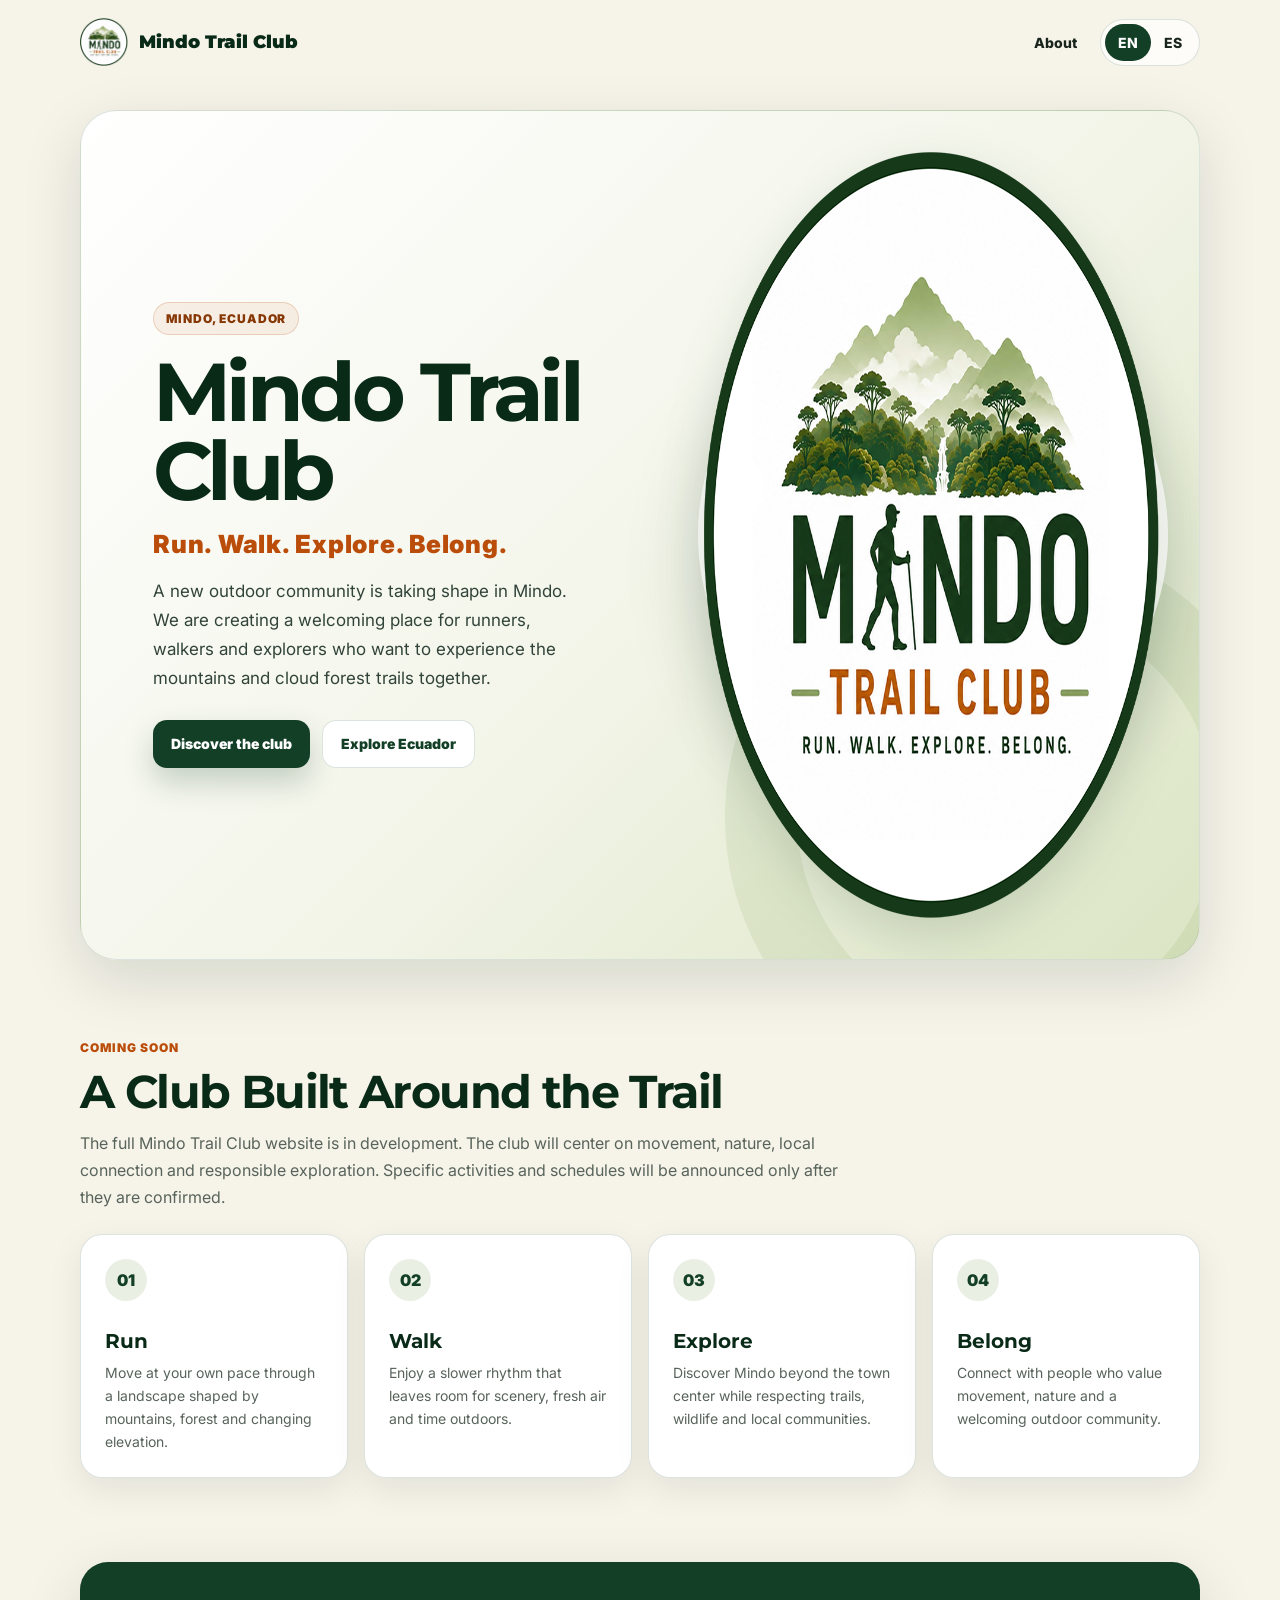
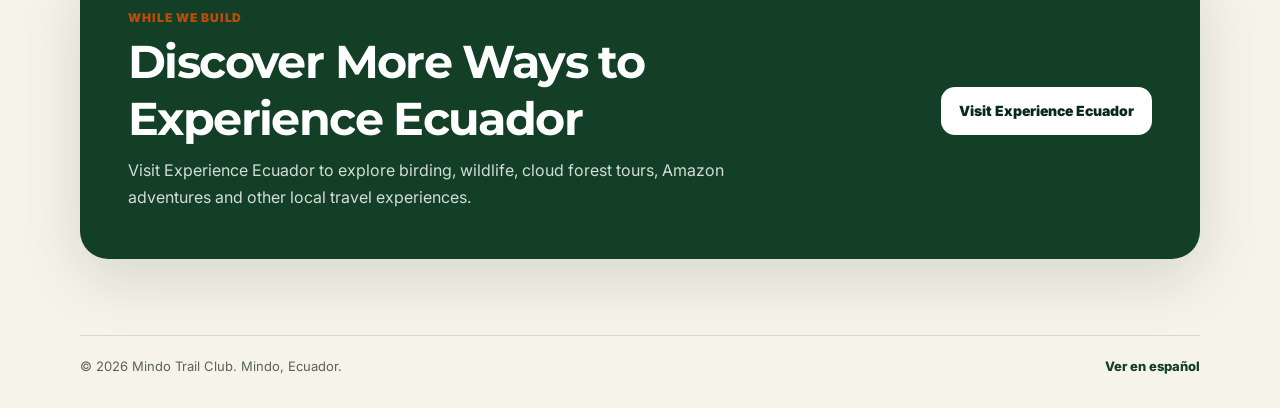
==== index.html @ 999850eb "Launch bilingual Mindo Trail Club landing page" ====
<!doctype html>
<html lang="en">
<head>
  <meta charset="utf-8" />
  <meta name="viewport" content="width=device-width,initial-scale=1" />
  <title>Mindo Trail Club | Run, Walk and Explore Mindo</title>
  <meta name="description" content="Mindo Trail Club is a growing outdoor community for running, walking and exploring the cloud forest trails of Mindo, Ecuador." />
  <meta name="robots" content="index,follow" />
  <link rel="canonical" href="https://mindotrailclub.com/" />
  <link rel="alternate" hreflang="en" href="https://mindotrailclub.com/" />
  <link rel="alternate" hreflang="es" href="https://mindotrailclub.com/es/" />
  <link rel="alternate" hreflang="x-default" href="https://mindotrailclub.com/" />
  <meta property="og:type" content="website" />
  <meta property="og:site_name" content="Mindo Trail Club" />
  <meta property="og:title" content="Mindo Trail Club | Run, Walk and Explore Mindo" />
  <meta property="og:description" content="A growing outdoor community for moving through Mindo's mountains and cloud forest trails." />
  <meta property="og:url" content="https://mindotrailclub.com/" />
  <meta property="og:image" content="https://mindotrailclub.com/assets/images/mindo-trail-club-logo.png" />
  <meta name="twitter:card" content="summary_large_image" />
  <link rel="icon" href="/assets/images/mindo-trail-club-logo.png" type="image/png" />
  <link rel="manifest" href="/site.webmanifest" />
  <meta name="theme-color" content="#123f25" />
  <link rel="preconnect" href="https://fonts.googleapis.com" />
  <link rel="preconnect" href="https://fonts.gstatic.com" crossorigin />
  <link href="https://fonts.googleapis.com/css2?family=Inter:wght@400;600;700;800;900&amp;family=Montserrat:wght@700;800;900&amp;display=swap" rel="stylesheet" />
  <link rel="stylesheet" href="/assets/css/site.css" />
  <script type="application/ld+json">
  {"@context":"https://schema.org","@graph":[{"@type":"Organization","name":"Mindo Trail Club","url":"https://mindotrailclub.com/","logo":"https://mindotrailclub.com/assets/images/mindo-trail-club-logo.png"},{"@type":"WebSite","name":"Mindo Trail Club","url":"https://mindotrailclub.com/","inLanguage":["en","es"]},{"@type":"WebPage","name":"Mindo Trail Club | Run, Walk and Explore Mindo","url":"https://mindotrailclub.com/","description":"A growing outdoor community for running, walking and exploring the cloud forest trails of Mindo, Ecuador.","inLanguage":"en"}]}
  </script>
</head>
<body>
  <a class="skipLink" href="#main">Skip to main content</a>
  <header class="siteHeader"><div class="wrap headerInner">
    <a class="brand" href="/" aria-label="Mindo Trail Club home"><img src="/assets/images/mindo-trail-club-logo.png" alt="" width="780" height="780" /><span>Mindo Trail Club</span></a>
    <nav class="nav" aria-label="Primary navigation">
      <a href="#about">About</a>
      <div class="languageSwitch" aria-label="Language switch"><a href="/" lang="en" aria-current="page">EN</a><a href="/es/" lang="es">ES</a></div>
    </nav>
  </div></header>
  <main id="main">
    <section class="hero"><div class="wrap"><div class="heroShell">
      <div class="heroCopy">
        <div class="eyebrow">Mindo, Ecuador</div>
        <h1>Mindo Trail Club</h1>
        <p class="tagline">Run. Walk. Explore. Belong.</p>
        <p class="heroLead">A new outdoor community is taking shape in Mindo. We are creating a welcoming place for runners, walkers and explorers who want to experience the mountains and cloud forest trails together.</p>
        <div class="heroActions">
          <a class="btn btnPrimary" href="#about" data-analytics-event="cta_click" data-analytics-label="Discover the club" data-analytics-location="hero">Discover the club</a>
          <a class="btn btnGhost" href="https://experienceecuador.com/explore/?ref=mindo_trail_club" data-analytics-event="outbound_partner_click" data-analytics-label="Explore Ecuador" data-analytics-location="hero">Explore Ecuador</a>
        </div>
      </div>
      <div class="heroMedia"><img src="/assets/images/mindo-trail-club-logo.png" alt="Mindo Trail Club — Run, Walk, Explore, Belong" width="780" height="780" /></div>
    </div></div></section>
    <section class="section" id="about"><div class="wrap">
      <div class="sectionHead"><div class="sectionKicker">Coming soon</div><h2>A Club Built Around the Trail</h2><p class="sectionIntro">The full Mindo Trail Club website is in development. The club will center on movement, nature, local connection and responsible exploration. Specific activities and schedules will be announced only after they are confirmed.</p></div>
      <div class="valueGrid">
        <article class="valueCard"><span class="valueNumber">01</span><div><h3>Run</h3><p>Move at your own pace through a landscape shaped by mountains, forest and changing elevation.</p></div></article>
        <article class="valueCard"><span class="valueNumber">02</span><div><h3>Walk</h3><p>Enjoy a slower rhythm that leaves room for scenery, fresh air and time outdoors.</p></div></article>
        <article class="valueCard"><span class="valueNumber">03</span><div><h3>Explore</h3><p>Discover Mindo beyond the town center while respecting trails, wildlife and local communities.</p></div></article>
        <article class="valueCard"><span class="valueNumber">04</span><div><h3>Belong</h3><p>Connect with people who value movement, nature and a welcoming outdoor community.</p></div></article>
      </div>
    </div></section>
    <section class="section"><div class="wrap"><div class="launchBand">
      <div><div class="sectionKicker">While we build</div><h2>Discover More Ways to Experience Ecuador</h2><p>Visit Experience Ecuador to explore birding, wildlife, cloud forest tours, Amazon adventures and other local travel experiences.</p></div>
      <a class="btn" href="https://experienceecuador.com/explore/?ref=mindo_trail_club" data-analytics-event="outbound_partner_click" data-analytics-label="Visit Experience Ecuador" data-analytics-location="closing_cta">Visit Experience Ecuador</a>
    </div></div></section>
  </main>
  <footer class="siteFooter"><div class="wrap footerInner"><span>© 2026 Mindo Trail Club. Mindo, Ecuador.</span><a href="/es/" lang="es">Ver en español</a></div></footer>
  <script src="/assets/js/site.js" defer></script>
</body>
</html>
---- assets/css/site.css ----
:root{
  --forest:#123f25;
  --forest-deep:#0a2a18;
  --leaf:#6e8f45;
  --moss:#a9bf78;
  --trail:#bb4d0b;
  --cream:#f6f3e9;
  --white:#ffffff;
  --ink:#18241c;
  --muted:#58645b;
  --line:rgba(18,63,37,.14);
  --shadow:0 20px 60px rgba(10,42,24,.13);
  --radius:28px;
  --max:1120px;
}

*{box-sizing:border-box}
html{scroll-behavior:smooth}
body{margin:0;background:var(--cream);color:var(--ink);font-family:Inter,system-ui,-apple-system,BlinkMacSystemFont,"Segoe UI",sans-serif}
a{color:inherit;text-decoration:none}
img{display:block;max-width:100%}
.wrap{width:min(calc(100% - 36px),var(--max));margin-inline:auto}
.skipLink{position:absolute;left:12px;top:-60px;z-index:100;padding:10px 14px;background:var(--white);border-radius:10px}.skipLink:focus{top:12px}

.siteHeader{position:relative;z-index:10;padding:18px 0}
.headerInner{display:flex;align-items:center;justify-content:space-between;gap:18px}
.brand{display:flex;align-items:center;gap:11px;color:var(--forest-deep);font-weight:900}
.brand img{width:48px;height:48px;object-fit:contain}
.brand span{font-family:Montserrat,Inter,sans-serif;font-size:18px}
.nav{display:flex;align-items:center;gap:10px}
.nav a{padding:10px 13px;border-radius:999px;font-size:14px;font-weight:800}
.nav a:hover,.nav a:focus-visible{background:var(--white);outline:2px solid var(--moss);outline-offset:2px}
.languageSwitch{display:flex;padding:4px;background:rgba(255,255,255,.72);border:1px solid var(--line);border-radius:999px}
.languageSwitch a[aria-current="page"]{background:var(--forest);color:var(--white)}

.hero{padding:26px 0 38px}
.heroShell{position:relative;overflow:hidden;display:grid;grid-template-columns:1.05fr .95fr;min-height:610px;background:linear-gradient(135deg,#fff 0%,#f3f5e9 54%,#dbe5c4 100%);border:1px solid var(--line);border-radius:36px;box-shadow:var(--shadow)}
.heroShell::before{content:"";position:absolute;inset:auto -90px -140px auto;width:420px;aspect-ratio:1;border:72px solid rgba(110,143,69,.11);border-radius:50%}
.heroCopy{position:relative;z-index:1;display:flex;flex-direction:column;justify-content:center;padding:clamp(34px,6vw,72px)}
.eyebrow{display:inline-flex;width:max-content;margin-bottom:18px;padding:8px 12px;border:1px solid rgba(187,77,11,.2);border-radius:999px;background:rgba(187,77,11,.08);color:#873806;font-size:12px;font-weight:900;letter-spacing:.08em;text-transform:uppercase}
h1,h2,h3{font-family:Montserrat,Inter,sans-serif}
h1{max-width:10ch;margin:0 0 18px;color:var(--forest-deep);font-size:clamp(50px,7vw,82px);line-height:.96;letter-spacing:-.055em}
.tagline{margin:0 0 18px;color:var(--trail);font-size:clamp(18px,2.4vw,25px);font-weight:900;letter-spacing:.03em}
.heroLead{max-width:610px;margin:0;color:#32443a;font-size:17px;line-height:1.72}
.heroActions{display:flex;flex-wrap:wrap;gap:12px;margin-top:26px}
.btn{display:inline-flex;align-items:center;justify-content:center;min-height:48px;padding:12px 18px;border-radius:14px;font-size:14px;font-weight:900;transition:transform .16s ease,box-shadow .16s ease}
.btn:hover,.btn:focus-visible{transform:translateY(-2px);outline:3px solid rgba(169,191,120,.5);outline-offset:2px}
.btnPrimary{background:var(--forest);color:var(--white);box-shadow:0 14px 30px rgba(18,63,37,.22)}
.btnGhost{background:var(--white);color:var(--forest);border:1px solid var(--line)}
.heroMedia{position:relative;z-index:1;display:grid;place-items:center;padding:34px}
.heroMedia::before{content:"";position:absolute;width:min(92%,470px);aspect-ratio:1;border-radius:50%;background:rgba(255,255,255,.78);box-shadow:0 30px 80px rgba(10,42,24,.14)}
.heroMedia img{position:relative;width:min(100%,500px);filter:drop-shadow(0 18px 24px rgba(10,42,24,.14))}

.section{padding:42px 0}
.sectionHead{max-width:760px;margin-bottom:22px}
.sectionKicker{margin-bottom:8px;color:var(--trail);font-size:12px;font-weight:900;letter-spacing:.08em;text-transform:uppercase}
.section h2{margin:0 0 10px;color:var(--forest-deep);font-size:clamp(30px,4vw,46px);letter-spacing:-.035em}
.sectionIntro{margin:0;color:var(--muted);font-size:16px;line-height:1.7}
.valueGrid{display:grid;grid-template-columns:repeat(4,1fr);gap:16px}
.valueCard{padding:24px;background:var(--white);border:1px solid var(--line);border-radius:22px;box-shadow:0 12px 35px rgba(10,42,24,.08)}
.valueNumber{display:grid;width:42px;height:42px;margin-bottom:28px;place-items:center;border-radius:50%;background:rgba(110,143,69,.14);color:var(--forest);font-weight:900}
.valueCard h3{margin:0 0 8px;color:var(--forest-deep);font-size:20px}
.valueCard p{margin:0;color:var(--muted);font-size:14px;line-height:1.65}
.launchBand{display:flex;align-items:center;justify-content:space-between;gap:24px;padding:clamp(28px,5vw,48px);background:var(--forest);color:var(--white);border-radius:var(--radius);box-shadow:var(--shadow)}
.launchBand h2{color:var(--white);max-width:19ch}
.launchBand p{max-width:670px;margin:0;color:rgba(255,255,255,.82);line-height:1.7}
.launchBand .btn{flex:0 0 auto;background:var(--white);color:var(--forest-deep)}
.siteFooter{padding:34px 0;color:var(--muted);font-size:13px}
.footerInner{display:flex;align-items:center;justify-content:space-between;gap:20px;padding-top:22px;border-top:1px solid var(--line)}
.footerInner a{color:var(--forest);font-weight:800}

@media (max-width:850px){
  .heroShell{grid-template-columns:1fr;min-height:auto}
  .heroCopy{text-align:center;align-items:center;padding-bottom:26px}
  .heroLead{max-width:640px}
  .heroMedia{padding-top:0}
  .heroMedia img{width:min(78vw,430px)}
  .valueGrid{grid-template-columns:repeat(2,1fr)}
  .launchBand{align-items:flex-start;flex-direction:column}
}

@media (max-width:560px){
  .siteHeader{padding:12px 0}
  .brand span{display:none}
  .brand img{width:42px;height:42px}
  .nav{gap:5px}
  .nav>a:not(.languageSwitch a){display:none}
  .hero{padding-top:12px}
  .heroShell{border-radius:26px}
  .heroCopy{padding:34px 22px 24px}
  h1{font-size:clamp(45px,15vw,64px)}
  .heroLead{font-size:15.5px}
  .heroActions{width:100%;flex-direction:column}
  .btn{width:100%}
  .heroMedia{padding:0 20px 30px}
  .valueGrid{grid-template-columns:1fr}
  .valueCard{display:grid;grid-template-columns:48px 1fr;column-gap:14px}
  .valueNumber{grid-row:1/3;margin:0}
  .footerInner{align-items:flex-start;flex-direction:column}
}

@media (prefers-reduced-motion:reduce){html{scroll-behavior:auto}.btn{transition:none}}
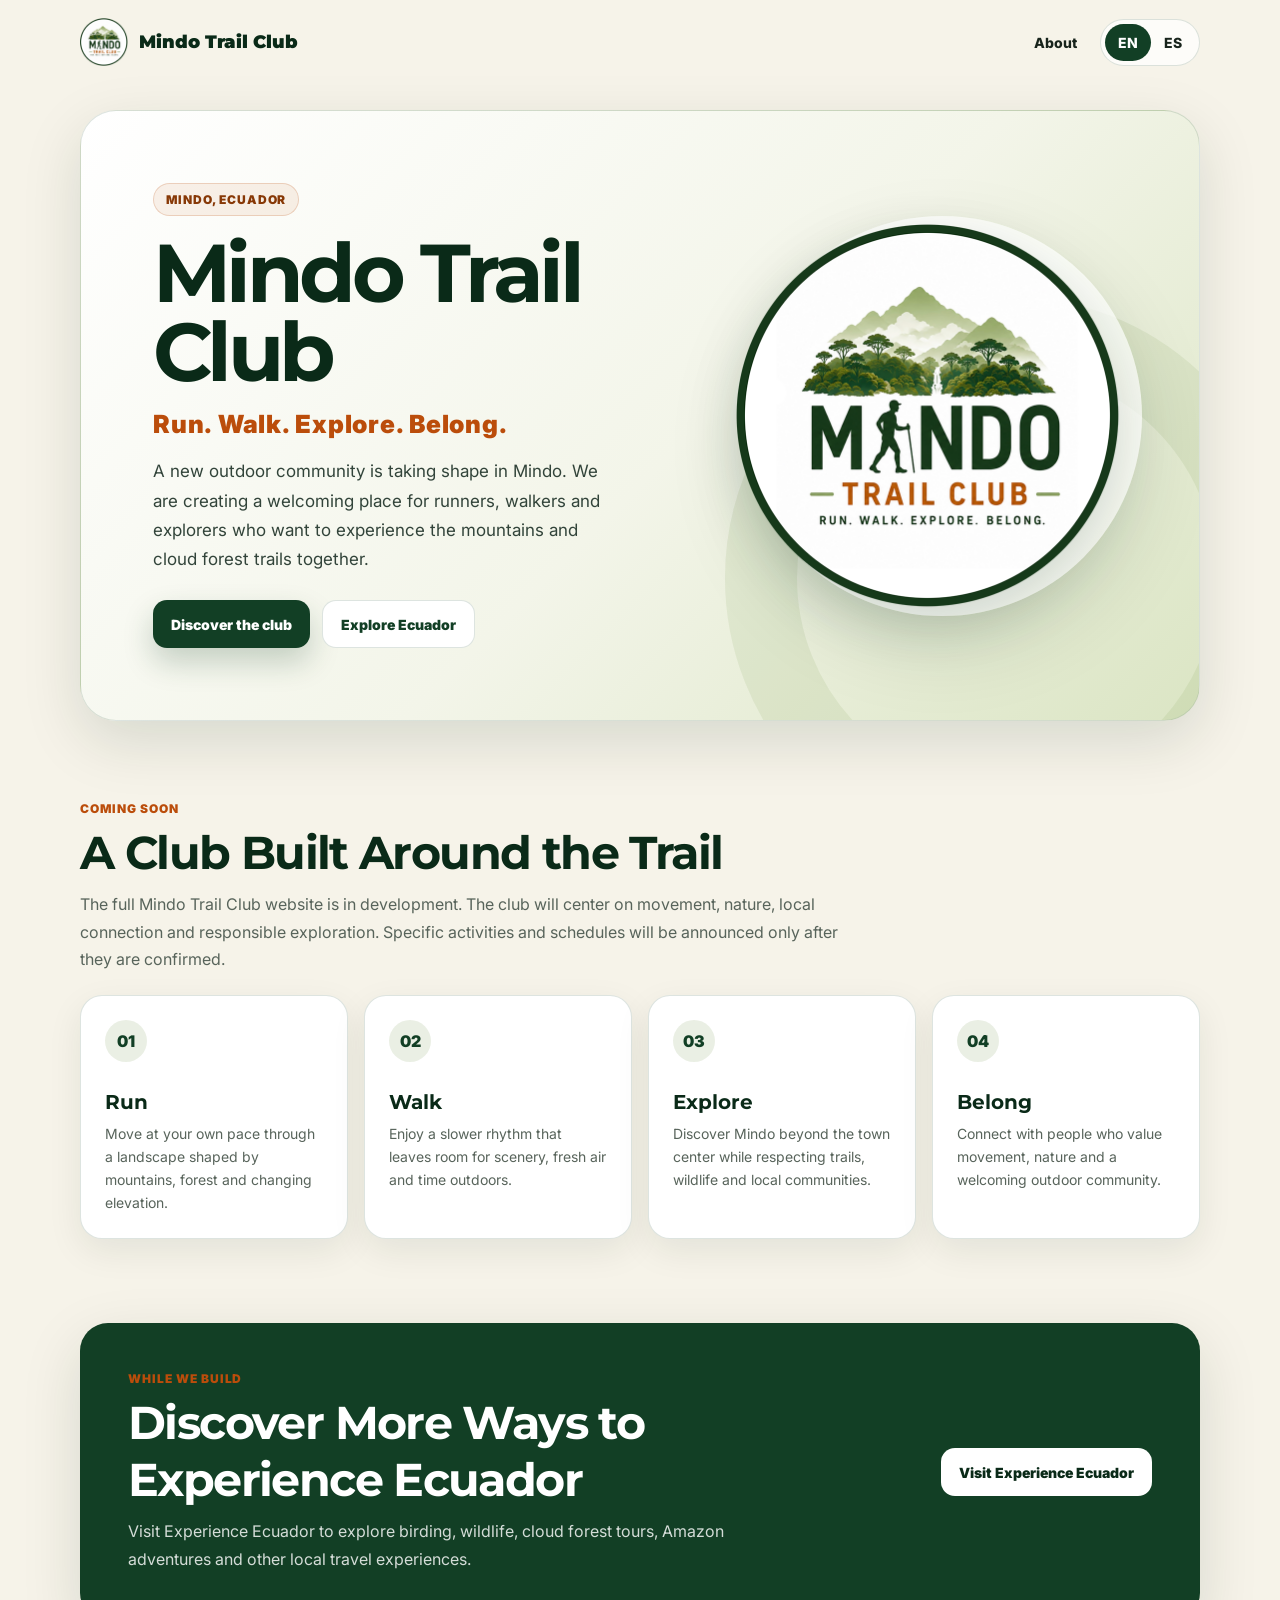
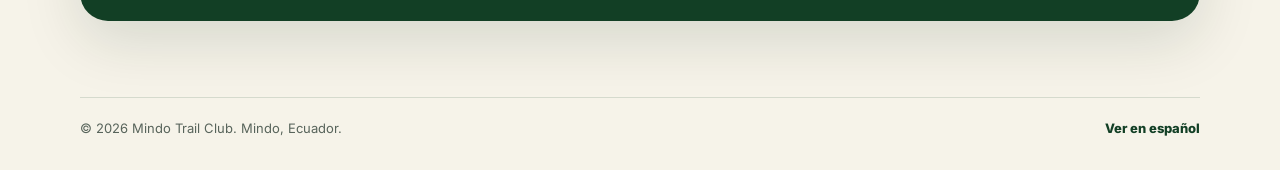
==== commit 21abc154: "Bust cached stylesheet after logo fix" ====
--- a/index.html
+++ b/index.html
@@ -23,7 +23,7 @@
   <link rel="preconnect" href="https://fonts.googleapis.com" />
   <link rel="preconnect" href="https://fonts.gstatic.com" crossorigin />
   <link href="https://fonts.googleapis.com/css2?family=Inter:wght@400;600;700;800;900&amp;family=Montserrat:wght@700;800;900&amp;display=swap" rel="stylesheet" />
-  <link rel="stylesheet" href="/assets/css/site.css" />
+  <link rel="stylesheet" href="/assets/css/site.css?v=20260922-2" />
   <script type="application/ld+json">
   {"@context":"https://schema.org","@graph":[{"@type":"Organization","name":"Mindo Trail Club","url":"https://mindotrailclub.com/","logo":"https://mindotrailclub.com/assets/images/mindo-trail-club-logo.png"},{"@type":"WebSite","name":"Mindo Trail Club","url":"https://mindotrailclub.com/","inLanguage":["en","es"]},{"@type":"WebPage","name":"Mindo Trail Club | Run, Walk and Explore Mindo","url":"https://mindotrailclub.com/","description":"A growing outdoor community for running, walking and exploring the cloud forest trails of Mindo, Ecuador.","inLanguage":"en"}]}
   </script>
--- a/assets/css/site.css
+++ b/assets/css/site.css
@@ -34,7 +34,7 @@
 .languageSwitch a[aria-current="page"]{background:var(--forest);color:var(--white)}
 
 .hero{padding:26px 0 38px}
-.heroShell{position:relative;overflow:hidden;display:grid;grid-template-columns:1.05fr .95fr;min-height:610px;background:linear-gradient(135deg,#fff 0%,#f3f5e9 54%,#dbe5c4 100%);border:1px solid var(--line);border-radius:36px;box-shadow:var(--shadow)}
+.heroShell{position:relative;overflow:hidden;display:grid;grid-template-columns:1.08fr .92fr;min-height:570px;background:linear-gradient(135deg,#fff 0%,#f3f5e9 54%,#dbe5c4 100%);border:1px solid var(--line);border-radius:36px;box-shadow:var(--shadow)}
 .heroShell::before{content:"";position:absolute;inset:auto -90px -140px auto;width:420px;aspect-ratio:1;border:72px solid rgba(110,143,69,.11);border-radius:50%}
 .heroCopy{position:relative;z-index:1;display:flex;flex-direction:column;justify-content:center;padding:clamp(34px,6vw,72px)}
 .eyebrow{display:inline-flex;width:max-content;margin-bottom:18px;padding:8px 12px;border:1px solid rgba(187,77,11,.2);border-radius:999px;background:rgba(187,77,11,.08);color:#873806;font-size:12px;font-weight:900;letter-spacing:.08em;text-transform:uppercase}
@@ -47,9 +47,9 @@
 .btn:hover,.btn:focus-visible{transform:translateY(-2px);outline:3px solid rgba(169,191,120,.5);outline-offset:2px}
 .btnPrimary{background:var(--forest);color:var(--white);box-shadow:0 14px 30px rgba(18,63,37,.22)}
 .btnGhost{background:var(--white);color:var(--forest);border:1px solid var(--line)}
-.heroMedia{position:relative;z-index:1;display:grid;place-items:center;padding:34px}
-.heroMedia::before{content:"";position:absolute;width:min(92%,470px);aspect-ratio:1;border-radius:50%;background:rgba(255,255,255,.78);box-shadow:0 30px 80px rgba(10,42,24,.14)}
-.heroMedia img{position:relative;width:min(100%,500px);filter:drop-shadow(0 18px 24px rgba(10,42,24,.14))}
+.heroMedia{position:relative;z-index:1;display:grid;place-items:center;padding:52px 48px 52px 24px}
+.heroMedia::before{content:"";position:absolute;width:min(82%,400px);aspect-ratio:1;border-radius:50%;background:rgba(255,255,255,.7);box-shadow:0 30px 80px rgba(10,42,24,.12)}
+.heroMedia img{position:relative;width:min(88%,410px);height:auto;aspect-ratio:1;object-fit:contain;filter:drop-shadow(0 18px 24px rgba(10,42,24,.16))}
 
 .section{padding:42px 0}
 .sectionHead{max-width:760px;margin-bottom:22px}
@@ -73,8 +73,9 @@
   .heroShell{grid-template-columns:1fr;min-height:auto}
   .heroCopy{text-align:center;align-items:center;padding-bottom:26px}
   .heroLead{max-width:640px}
-  .heroMedia{padding-top:0}
-  .heroMedia img{width:min(78vw,430px)}
+  .heroMedia{padding:4px 34px 40px}
+  .heroMedia::before{width:min(72vw,370px)}
+  .heroMedia img{width:min(72vw,370px)}
   .valueGrid{grid-template-columns:repeat(2,1fr)}
   .launchBand{align-items:flex-start;flex-direction:column}
 }
@@ -93,6 +94,8 @@
   .heroActions{width:100%;flex-direction:column}
   .btn{width:100%}
   .heroMedia{padding:0 20px 30px}
+  .heroMedia::before{width:min(76vw,310px)}
+  .heroMedia img{width:min(76vw,310px)}
   .valueGrid{grid-template-columns:1fr}
   .valueCard{display:grid;grid-template-columns:48px 1fr;column-gap:14px}
   .valueNumber{grid-row:1/3;margin:0}
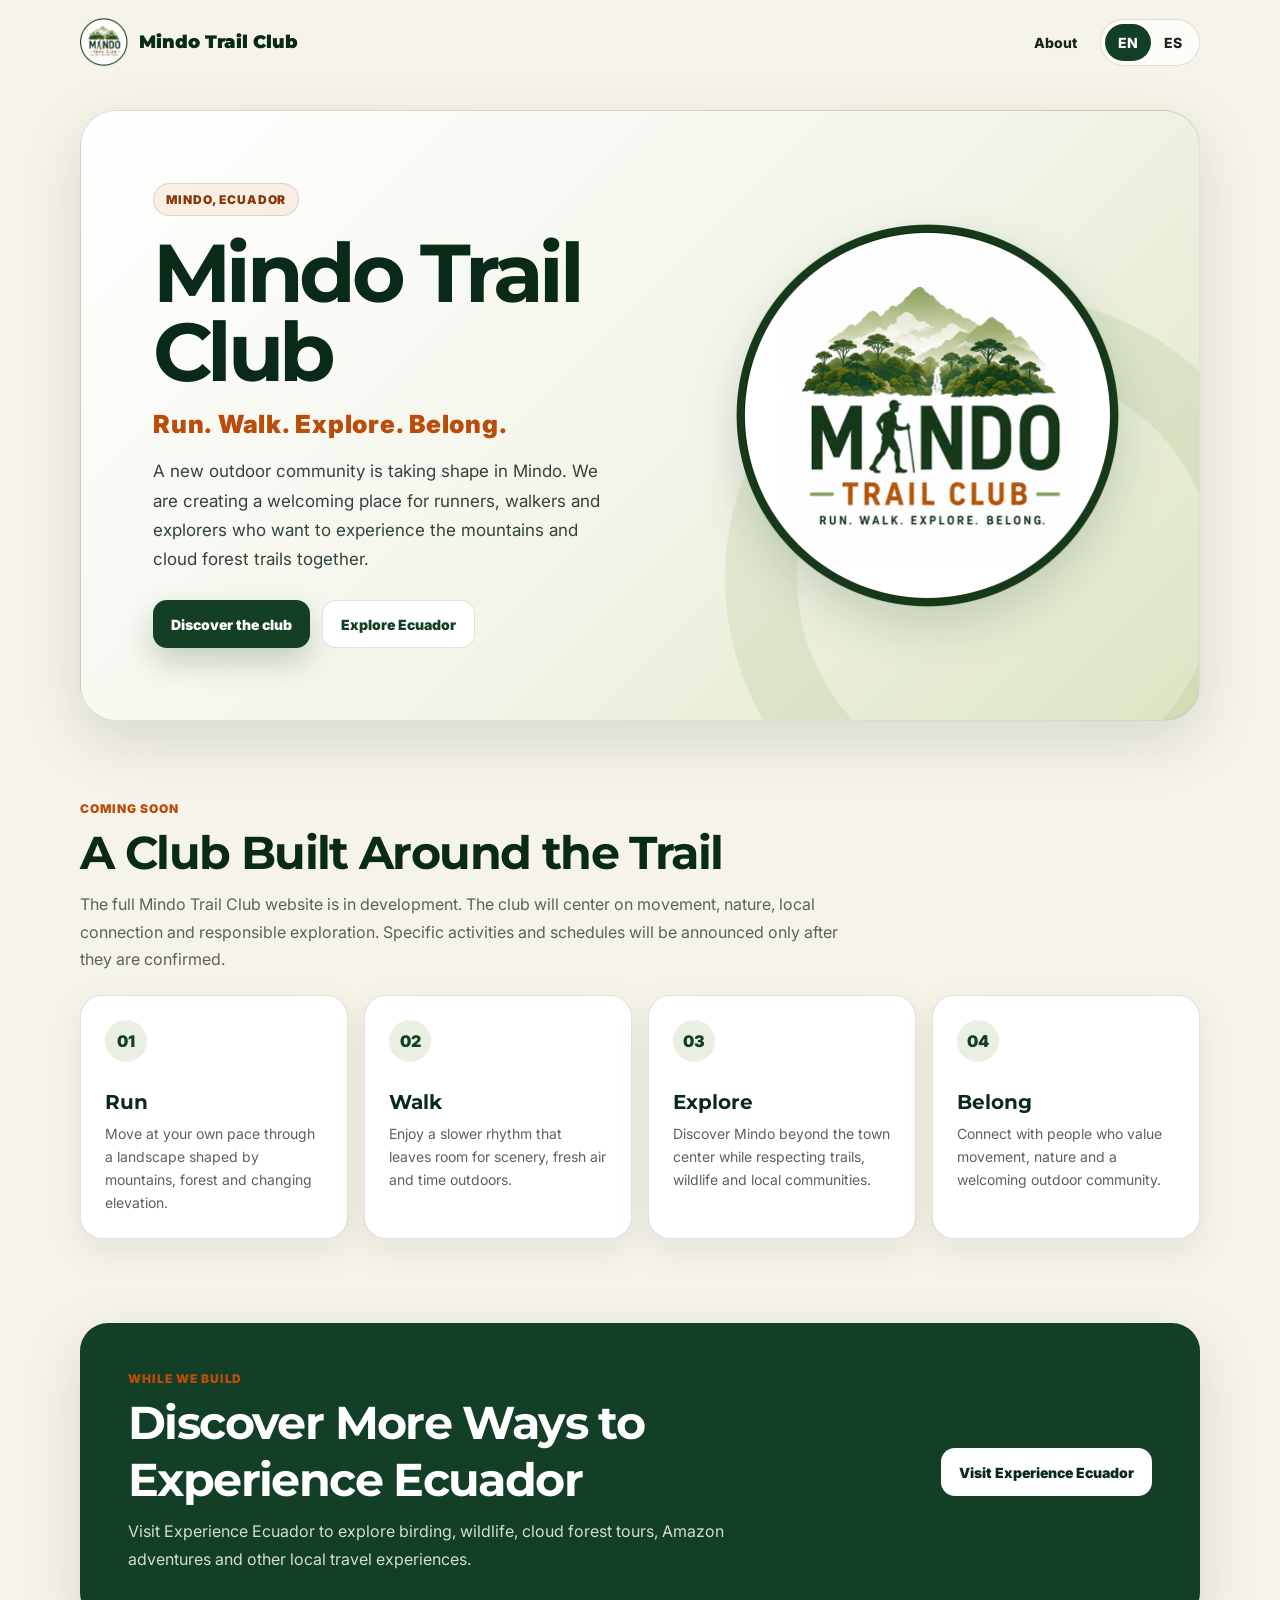
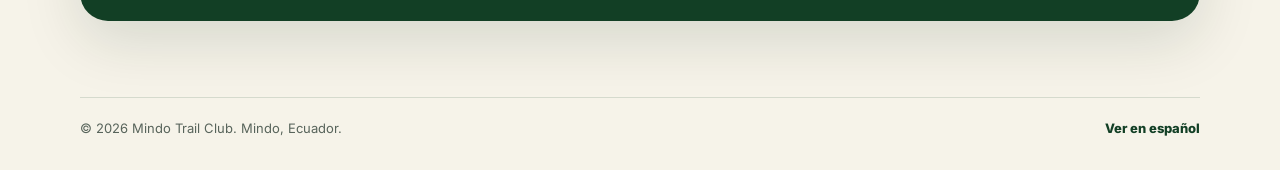
==== commit 2b3dd011: "Remove offset logo backdrop" ====
--- a/index.html
+++ b/index.html
@@ -23,7 +23,7 @@
   <link rel="preconnect" href="https://fonts.googleapis.com" />
   <link rel="preconnect" href="https://fonts.gstatic.com" crossorigin />
   <link href="https://fonts.googleapis.com/css2?family=Inter:wght@400;600;700;800;900&amp;family=Montserrat:wght@700;800;900&amp;display=swap" rel="stylesheet" />
-  <link rel="stylesheet" href="/assets/css/site.css?v=20260922-2" />
+  <link rel="stylesheet" href="/assets/css/site.css?v=20260922-3" />
   <script type="application/ld+json">
   {"@context":"https://schema.org","@graph":[{"@type":"Organization","name":"Mindo Trail Club","url":"https://mindotrailclub.com/","logo":"https://mindotrailclub.com/assets/images/mindo-trail-club-logo.png"},{"@type":"WebSite","name":"Mindo Trail Club","url":"https://mindotrailclub.com/","inLanguage":["en","es"]},{"@type":"WebPage","name":"Mindo Trail Club | Run, Walk and Explore Mindo","url":"https://mindotrailclub.com/","description":"A growing outdoor community for running, walking and exploring the cloud forest trails of Mindo, Ecuador.","inLanguage":"en"}]}
   </script>
--- a/assets/css/site.css
+++ b/assets/css/site.css
@@ -48,7 +48,6 @@
 .btnPrimary{background:var(--forest);color:var(--white);box-shadow:0 14px 30px rgba(18,63,37,.22)}
 .btnGhost{background:var(--white);color:var(--forest);border:1px solid var(--line)}
 .heroMedia{position:relative;z-index:1;display:grid;place-items:center;padding:52px 48px 52px 24px}
-.heroMedia::before{content:"";position:absolute;width:min(82%,400px);aspect-ratio:1;border-radius:50%;background:rgba(255,255,255,.7);box-shadow:0 30px 80px rgba(10,42,24,.12)}
 .heroMedia img{position:relative;width:min(88%,410px);height:auto;aspect-ratio:1;object-fit:contain;filter:drop-shadow(0 18px 24px rgba(10,42,24,.16))}
 
 .section{padding:42px 0}
@@ -74,7 +73,6 @@
   .heroCopy{text-align:center;align-items:center;padding-bottom:26px}
   .heroLead{max-width:640px}
   .heroMedia{padding:4px 34px 40px}
-  .heroMedia::before{width:min(72vw,370px)}
   .heroMedia img{width:min(72vw,370px)}
   .valueGrid{grid-template-columns:repeat(2,1fr)}
   .launchBand{align-items:flex-start;flex-direction:column}
@@ -94,7 +92,6 @@
   .heroActions{width:100%;flex-direction:column}
   .btn{width:100%}
   .heroMedia{padding:0 20px 30px}
-  .heroMedia::before{width:min(76vw,310px)}
   .heroMedia img{width:min(76vw,310px)}
   .valueGrid{grid-template-columns:1fr}
   .valueCard{display:grid;grid-template-columns:48px 1fr;column-gap:14px}
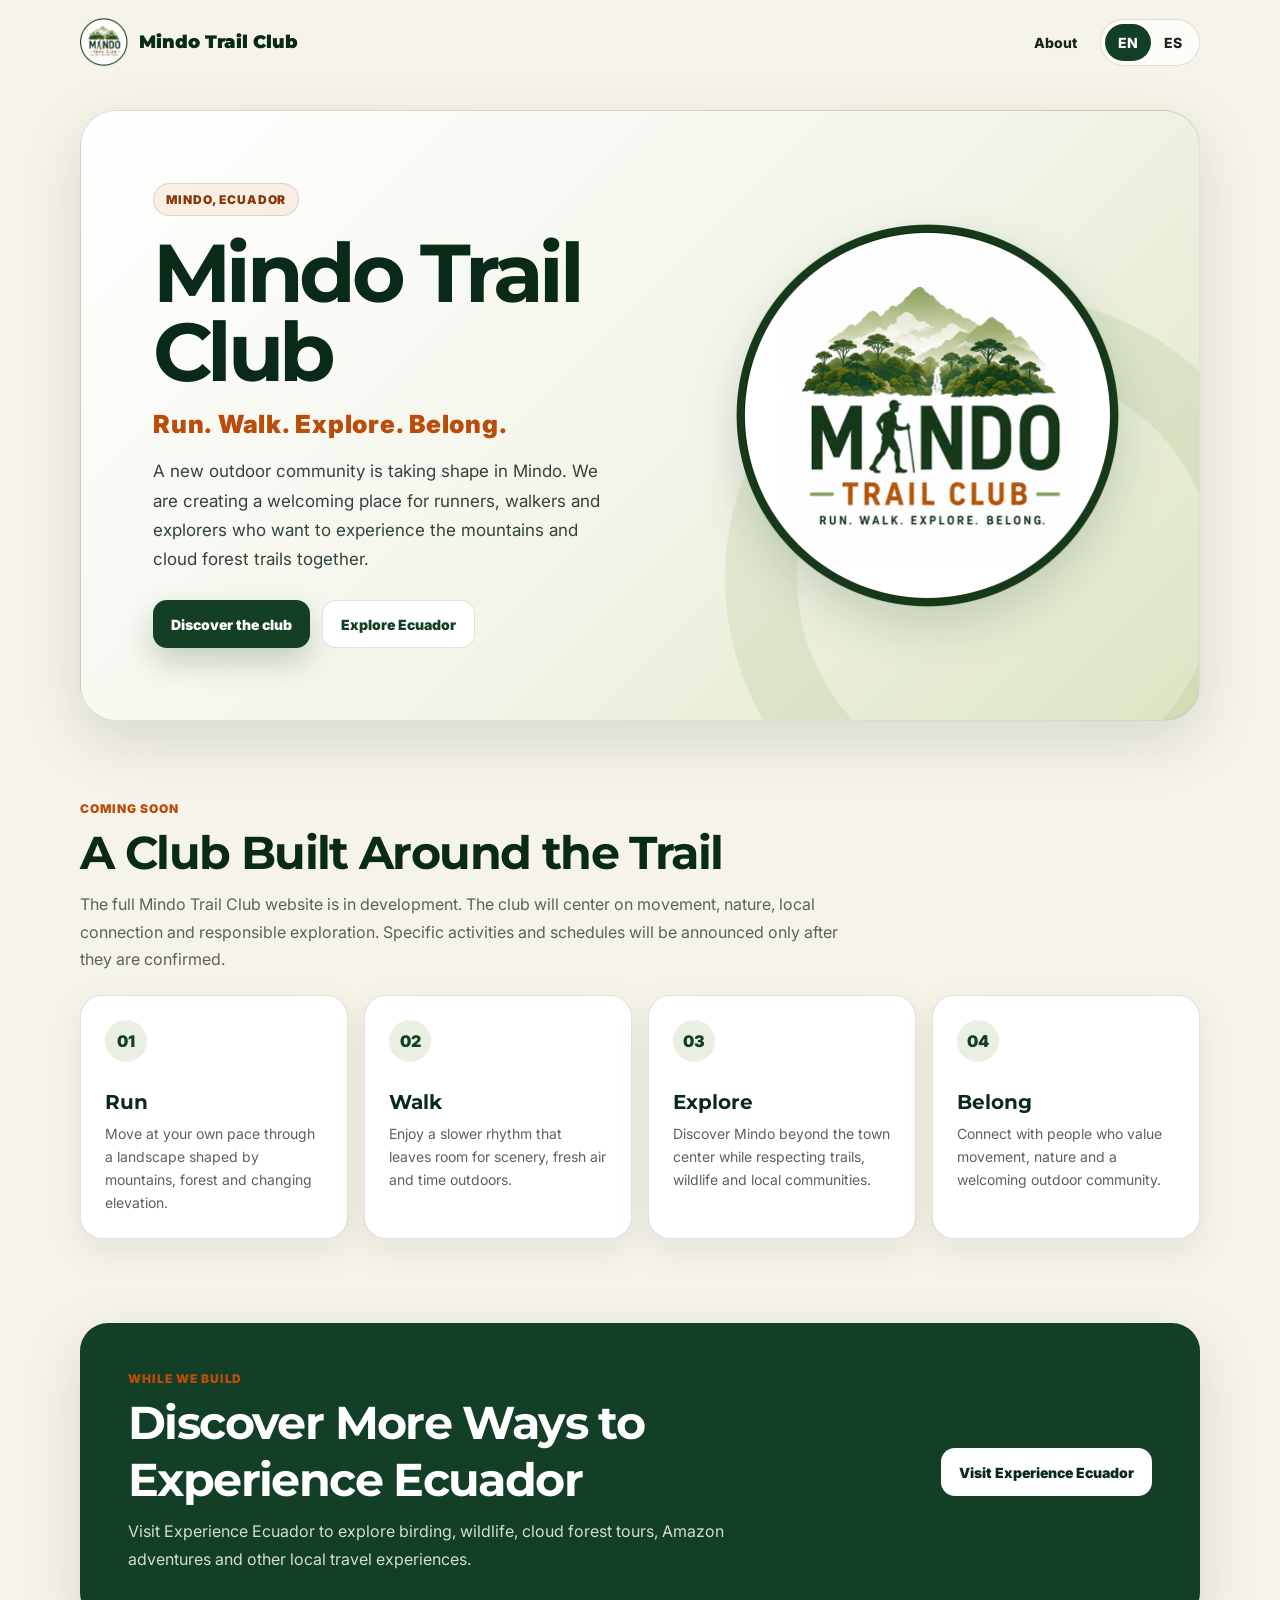
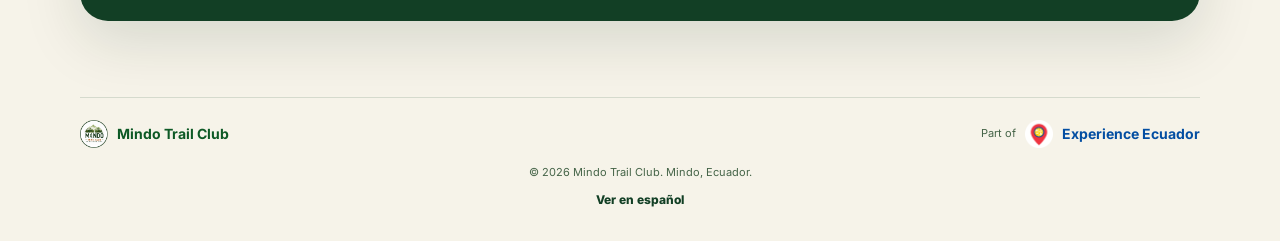
==== commit 0234010f: "Add bilingual Experience Ecuador footer endorsement" ====
--- a/index.html
+++ b/index.html
@@ -27,6 +27,7 @@
   <script type="application/ld+json">
   {"@context":"https://schema.org","@graph":[{"@type":"Organization","name":"Mindo Trail Club","url":"https://mindotrailclub.com/","logo":"https://mindotrailclub.com/assets/images/mindo-trail-club-logo.png"},{"@type":"WebSite","name":"Mindo Trail Club","url":"https://mindotrailclub.com/","inLanguage":["en","es"]},{"@type":"WebPage","name":"Mindo Trail Club | Run, Walk and Explore Mindo","url":"https://mindotrailclub.com/","description":"A growing outdoor community for running, walking and exploring the cloud forest trails of Mindo, Ecuador.","inLanguage":"en"}]}
   </script>
+  <link rel="stylesheet" href="/assets/css/footer-family-20261104.css">
 </head>
 <body>
   <a class="skipLink" href="#main">Skip to main content</a>
@@ -65,7 +66,7 @@
       <a class="btn" href="https://experienceecuador.com/explore/?ref=mindo_trail_club" data-analytics-event="outbound_partner_click" data-analytics-label="Visit Experience Ecuador" data-analytics-location="closing_cta">Visit Experience Ecuador</a>
     </div></div></section>
   </main>
-  <footer class="siteFooter"><div class="wrap footerInner"><span>© 2026 Mindo Trail Club. Mindo, Ecuador.</span><a href="/es/" lang="es">Ver en español</a></div></footer>
+  <footer class="siteFooter"><div class="wrap footerInner eeTrailFooter"><div class="eeFamilyRow"><a class="eeLocalBrand" href="/"><img src="/assets/images/mindo-trail-club-logo.png" width="28" height="28" alt=""><span>Mindo Trail Club</span></a><a class="eeParent" href="https://experienceecuador.com/" target="_blank" rel="noopener noreferrer" data-analytics-location="footer_experience_ecuador"><span class="eePart">Part of</span><img src="/assets/images/experience-ecuador-pin.png" width="28" height="28" alt=""><span class="eeParentName">Experience Ecuador</span></a></div><p class="eeFamilyLegal">© 2026 Mindo Trail Club. Mindo, Ecuador.</p><a class="eeLanguage" href="/es/" lang="es">Ver en español</a></div></footer>
   <script src="/assets/js/site.js" defer></script>
 </body>
 </html>
--- a/assets/css/footer-family-20261104.css
+++ b/assets/css/footer-family-20261104.css
@@ -0,0 +1,13 @@
+.eeFamilyRow{display:flex;align-items:center;justify-content:space-between;gap:24px;width:100%;box-sizing:border-box}
+.eeFamilyRow .eeLocalBrand,.eeFamilyRow .eeParent{display:flex;align-items:center;gap:9px;text-decoration:none;font-family:Inter,Arial,sans-serif;font-size:14px;font-weight:700;line-height:1.4;color:#0d5925}
+.eeFamilyRow img{display:block;width:28px;height:28px;object-fit:contain;flex-shrink:0}
+.eeFamilyRow .eePart{font-size:11px;font-weight:400;color:#456448;white-space:nowrap}
+.eeFamilyRow .eeParentName{font-size:14px;font-weight:700;color:#034EA2;white-space:nowrap}
+.eeFamilyRow a:hover{text-decoration:underline;text-underline-offset:4px}
+.eeFamilyRow a:focus-visible{outline:3px solid #034EA2;outline-offset:4px}
+.eeFamilyLegal{text-align:center;font-size:11px;line-height:1.5;margin:16px 0 0;color:#456448}
+.tcfr-footerMeta .eeFamilyRow{margin-bottom:16px}
+.tcfr-footerMeta .tcfr-footerLegal{font-size:11px}
+.siteFooter .footerInner.eeTrailFooter{display:block}
+.eeTrailFooter .eeLanguage{display:block;text-align:center;margin-top:12px;font-size:12px}
+@media(max-width:600px){.eeFamilyRow{flex-direction:column;gap:16px;justify-content:center}.eeFamilyRow .eeLocalBrand{max-width:100%}.eeFamilyRow .eeLocalBrand span{overflow-wrap:anywhere}.eeFamilyRow .eeParent{gap:8px}}
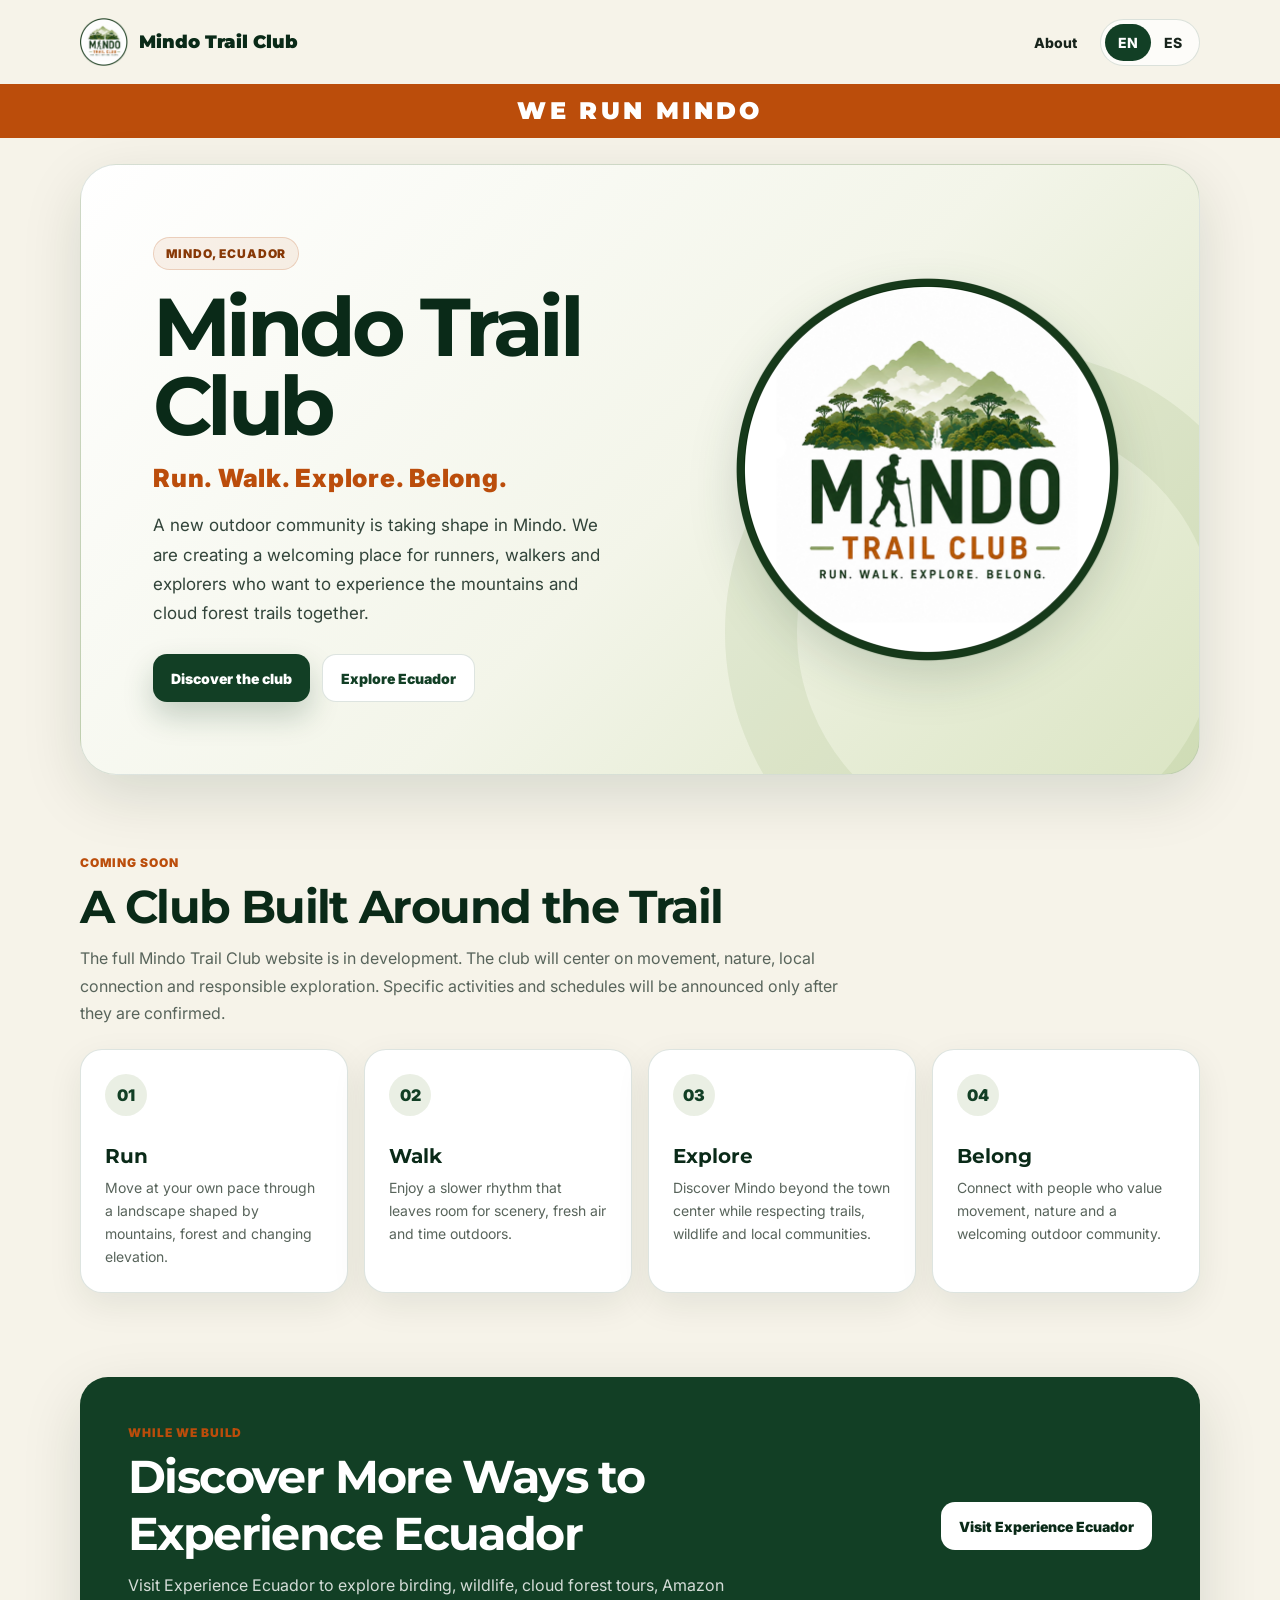
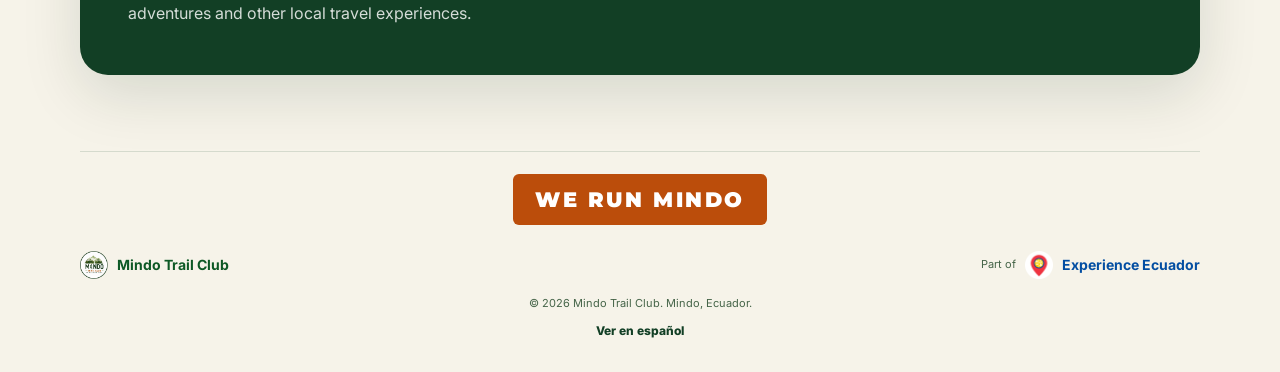
==== commit d4443977: "Add WE RUN MINDO slogan to header band and footer" ====
--- a/index.html
+++ b/index.html
@@ -23,7 +23,7 @@
   <link rel="preconnect" href="https://fonts.googleapis.com" />
   <link rel="preconnect" href="https://fonts.gstatic.com" crossorigin />
   <link href="https://fonts.googleapis.com/css2?family=Inter:wght@400;600;700;800;900&amp;family=Montserrat:wght@700;800;900&amp;display=swap" rel="stylesheet" />
-  <link rel="stylesheet" href="/assets/css/site.css?v=20260922-3" />
+  <link rel="stylesheet" href="/assets/css/site.css?v=20261106-1" />
   <script type="application/ld+json">
   {"@context":"https://schema.org","@graph":[{"@type":"Organization","name":"Mindo Trail Club","url":"https://mindotrailclub.com/","logo":"https://mindotrailclub.com/assets/images/mindo-trail-club-logo.png"},{"@type":"WebSite","name":"Mindo Trail Club","url":"https://mindotrailclub.com/","inLanguage":["en","es"]},{"@type":"WebPage","name":"Mindo Trail Club | Run, Walk and Explore Mindo","url":"https://mindotrailclub.com/","description":"A growing outdoor community for running, walking and exploring the cloud forest trails of Mindo, Ecuador.","inLanguage":"en"}]}
   </script>
@@ -38,6 +38,7 @@
       <div class="languageSwitch" aria-label="Language switch"><a href="/" lang="en" aria-current="page">EN</a><a href="/es/" lang="es">ES</a></div>
     </nav>
   </div></header>
+  <div class="clubSloganBand"><p class="wrap" lang="en">WE RUN MINDO</p></div>
   <main id="main">
     <section class="hero"><div class="wrap"><div class="heroShell">
       <div class="heroCopy">
@@ -66,7 +67,7 @@
       <a class="btn" href="https://experienceecuador.com/explore/?ref=mindo_trail_club" data-analytics-event="outbound_partner_click" data-analytics-label="Visit Experience Ecuador" data-analytics-location="closing_cta">Visit Experience Ecuador</a>
     </div></div></section>
   </main>
-  <footer class="siteFooter"><div class="wrap footerInner eeTrailFooter"><div class="eeFamilyRow"><a class="eeLocalBrand" href="/"><img src="/assets/images/mindo-trail-club-logo.png" width="28" height="28" alt=""><span>Mindo Trail Club</span></a><a class="eeParent" href="https://experienceecuador.com/" target="_blank" rel="noopener noreferrer" data-analytics-location="footer_experience_ecuador"><span class="eePart">Part of</span><img src="/assets/images/experience-ecuador-pin.png" width="28" height="28" alt=""><span class="eeParentName">Experience Ecuador</span></a></div><p class="eeFamilyLegal">© 2026 Mindo Trail Club. Mindo, Ecuador.</p><a class="eeLanguage" href="/es/" lang="es">Ver en español</a></div></footer>
+  <footer class="siteFooter"><div class="wrap footerInner eeTrailFooter"><p class="clubSloganFooter" lang="en">WE RUN MINDO</p><div class="eeFamilyRow"><a class="eeLocalBrand" href="/"><img src="/assets/images/mindo-trail-club-logo.png" width="28" height="28" alt=""><span>Mindo Trail Club</span></a><a class="eeParent" href="https://experienceecuador.com/" target="_blank" rel="noopener noreferrer" data-analytics-location="footer_experience_ecuador"><span class="eePart">Part of</span><img src="/assets/images/experience-ecuador-pin.png" width="28" height="28" alt=""><span class="eeParentName">Experience Ecuador</span></a></div><p class="eeFamilyLegal">© 2026 Mindo Trail Club. Mindo, Ecuador.</p><a class="eeLanguage" href="/es/" lang="es">Ver en español</a></div></footer>
   <script src="/assets/js/site.js" defer></script>
 </body>
 </html>
--- a/assets/css/site.css
+++ b/assets/css/site.css
@@ -100,3 +100,8 @@
 }
 
 @media (prefers-reduced-motion:reduce){html{scroll-behavior:auto}.btn{transition:none}}
+
+/* Shared club slogan: the trail orange is part of the existing brand palette. */
+.clubSloganBand{background:var(--trail);color:var(--white)}
+.clubSloganBand p{margin-block:0;padding-block:12px;text-align:center;font-family:Montserrat,Inter,sans-serif;font-size:clamp(18px,3vw,24px);font-weight:900;line-height:1.25;letter-spacing:.14em}
+.clubSloganFooter{width:fit-content;max-width:100%;margin:0 auto 26px;padding:12px 22px;border-radius:6px;background:var(--trail);color:var(--white);text-align:center;font-family:Montserrat,Inter,sans-serif;font-size:clamp(17px,2.8vw,21px);font-weight:900;line-height:1.3;letter-spacing:.12em;box-sizing:border-box}
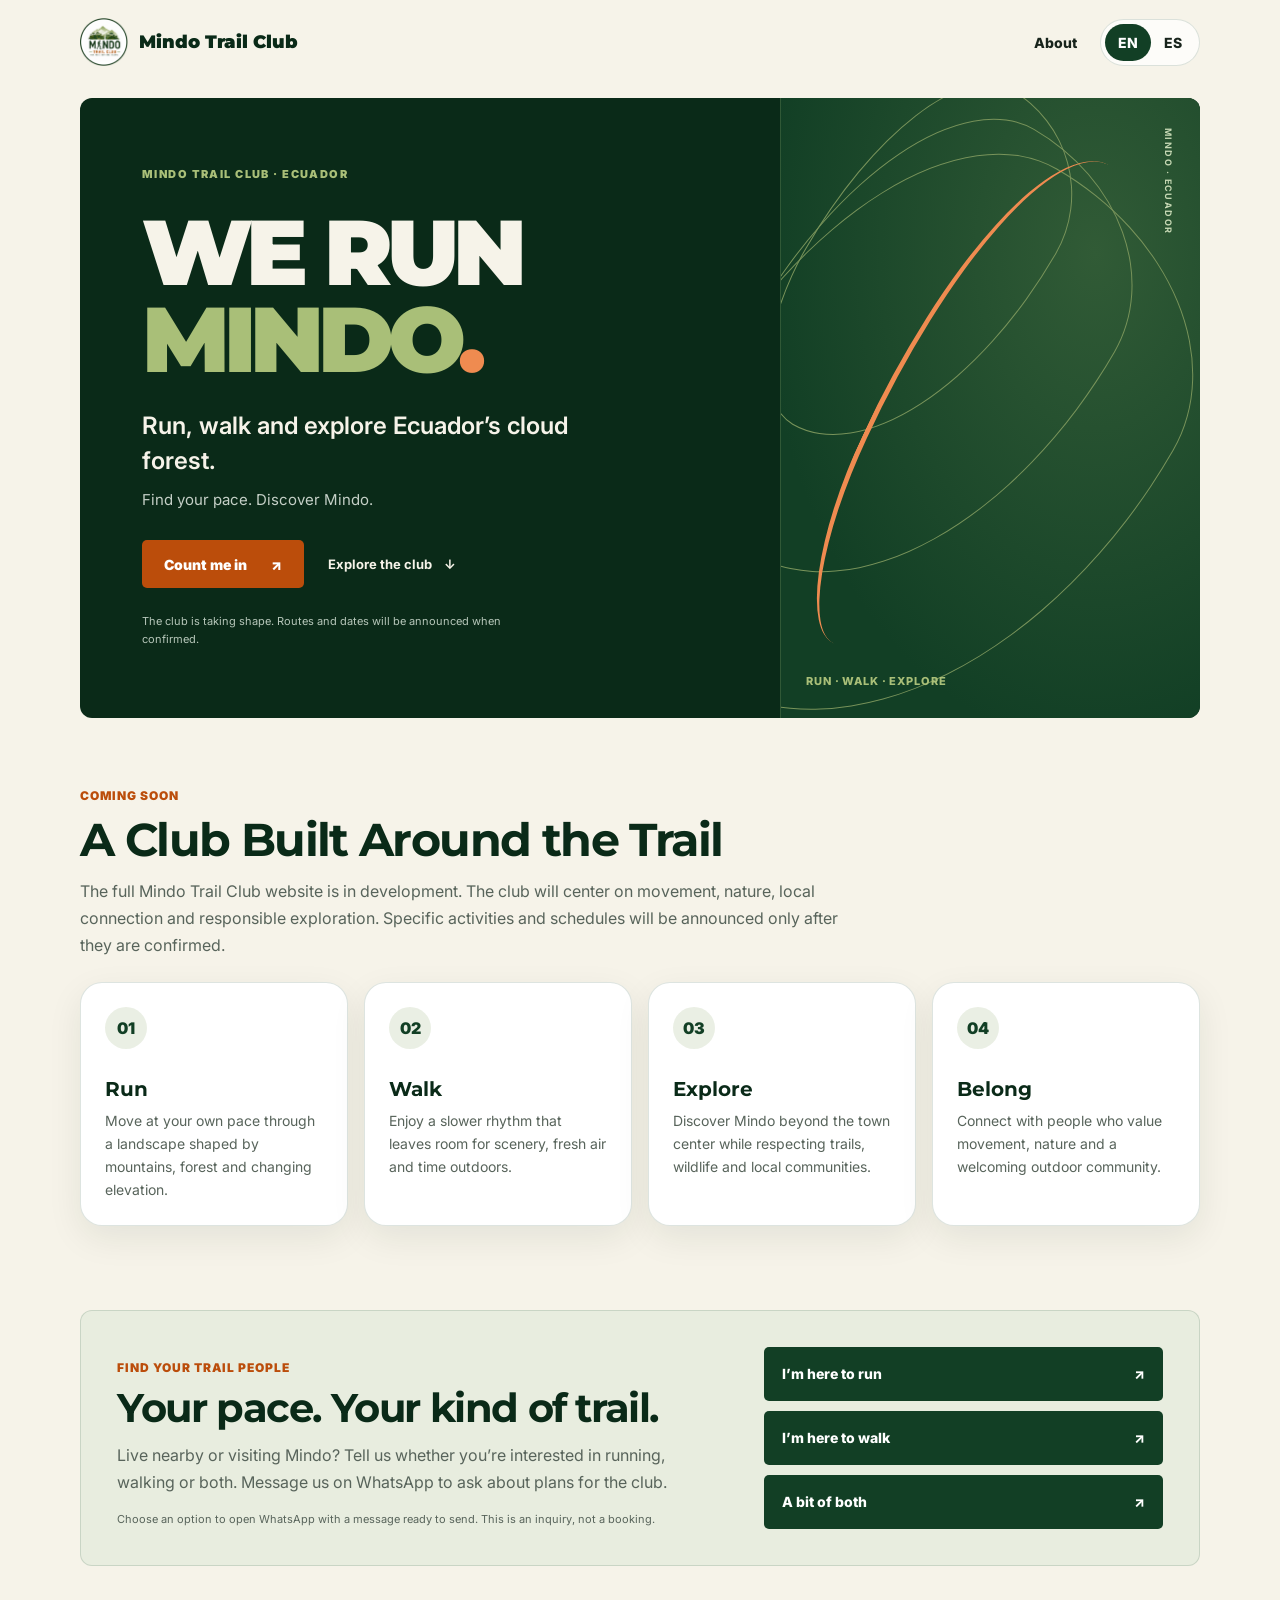
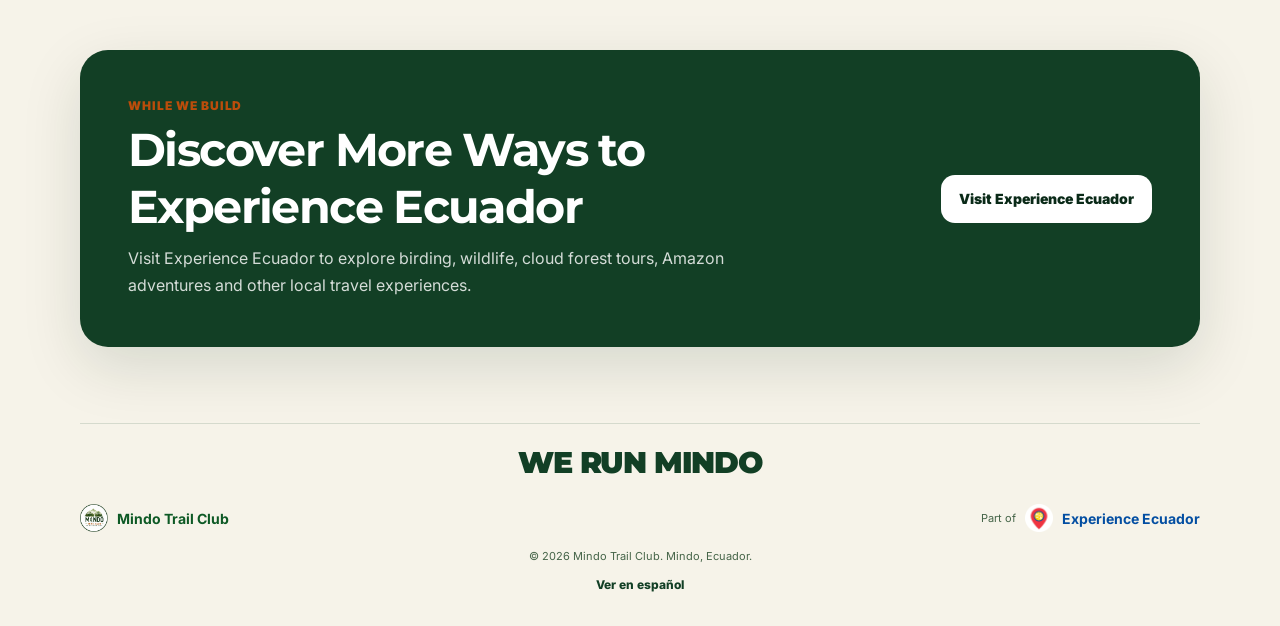
==== commit 3b1e2855: "Build campaign hero and bilingual trail interest actions" ====
--- a/index.html
+++ b/index.html
@@ -23,7 +23,7 @@
   <link rel="preconnect" href="https://fonts.googleapis.com" />
   <link rel="preconnect" href="https://fonts.gstatic.com" crossorigin />
   <link href="https://fonts.googleapis.com/css2?family=Inter:wght@400;600;700;800;900&amp;family=Montserrat:wght@700;800;900&amp;display=swap" rel="stylesheet" />
-  <link rel="stylesheet" href="/assets/css/site.css?v=20261106-1" />
+  <link rel="stylesheet" href="/assets/css/site.css?v=20261106-2" />
   <script type="application/ld+json">
   {"@context":"https://schema.org","@graph":[{"@type":"Organization","name":"Mindo Trail Club","url":"https://mindotrailclub.com/","logo":"https://mindotrailclub.com/assets/images/mindo-trail-club-logo.png"},{"@type":"WebSite","name":"Mindo Trail Club","url":"https://mindotrailclub.com/","inLanguage":["en","es"]},{"@type":"WebPage","name":"Mindo Trail Club | Run, Walk and Explore Mindo","url":"https://mindotrailclub.com/","description":"A growing outdoor community for running, walking and exploring the cloud forest trails of Mindo, Ecuador.","inLanguage":"en"}]}
   </script>
@@ -38,20 +38,17 @@
       <div class="languageSwitch" aria-label="Language switch"><a href="/" lang="en" aria-current="page">EN</a><a href="/es/" lang="es">ES</a></div>
     </nav>
   </div></header>
-  <div class="clubSloganBand"><p class="wrap" lang="en">WE RUN MINDO</p></div>
   <main id="main">
     <section class="hero"><div class="wrap"><div class="heroShell">
       <div class="heroCopy">
-        <div class="eyebrow">Mindo, Ecuador</div>
-        <h1>Mindo Trail Club</h1>
-        <p class="tagline">Run. Walk. Explore. Belong.</p>
-        <p class="heroLead">A new outdoor community is taking shape in Mindo. We are creating a welcoming place for runners, walkers and explorers who want to experience the mountains and cloud forest trails together.</p>
-        <div class="heroActions">
-          <a class="btn btnPrimary" href="#about" data-analytics-event="cta_click" data-analytics-label="Discover the club" data-analytics-location="hero">Discover the club</a>
-          <a class="btn btnGhost" href="https://experienceecuador.com/explore/?ref=mindo_trail_club" data-analytics-event="outbound_partner_click" data-analytics-label="Explore Ecuador" data-analytics-location="hero">Explore Ecuador</a>
-        </div>
+        <p class="eyebrow">Mindo Trail Club · Ecuador</p>
+        <h1 lang="en">WE RUN<br><span>MINDO</span><span class="heroDot" aria-hidden="true">.</span></h1>
+        <p class="heroLead">Run, walk and explore Ecuador’s cloud forest.</p>
+        <p class="heroPace">Find your pace. Discover Mindo.</p>
+        <div class="heroActions"><a class="btn btnPrimary" href="#interest" data-analytics-event="cta_click" data-analytics-label="Club interest" data-analytics-location="hero">Count me in<span aria-hidden="true"> ↗</span></a><a class="heroTextLink" href="#about">Explore the club <span aria-hidden="true">↓</span></a></div>
+        <p class="heroNote">The club is taking shape. Routes and dates will be announced when confirmed.</p>
       </div>
-      <div class="heroMedia"><img src="/assets/images/mindo-trail-club-logo.png" alt="Mindo Trail Club — Run, Walk, Explore, Belong" width="780" height="780" /></div>
+      <div class="heroMedia" aria-hidden="true"><div class="trailArt"><span class="trailContour contourOne"></span><span class="trailContour contourTwo"></span><span class="trailContour contourThree"></span><span class="trailPath"></span><span class="trailCoordinates">MINDO · ECUADOR</span><span class="trailArtLabel">Run · Walk · Explore</span></div></div>
     </div></div></section>
     <section class="section" id="about"><div class="wrap">
       <div class="sectionHead"><div class="sectionKicker">Coming soon</div><h2>A Club Built Around the Trail</h2><p class="sectionIntro">The full Mindo Trail Club website is in development. The club will center on movement, nature, local connection and responsible exploration. Specific activities and schedules will be announced only after they are confirmed.</p></div>
@@ -62,6 +59,7 @@
         <article class="valueCard"><span class="valueNumber">04</span><div><h3>Belong</h3><p>Connect with people who value movement, nature and a welcoming outdoor community.</p></div></article>
       </div>
     </div></section>
+    <section class="section interestSection" id="interest"><div class="wrap"><div class="interestPanel"><div><p class="sectionKicker">Find your trail people</p><h2>Your pace. Your kind of trail.</h2><p class="sectionIntro">Live nearby or visiting Mindo? Tell us whether you’re interested in running, walking or both. Message us on WhatsApp to ask about plans for the club.</p><p class="interestNote">Choose an option to open WhatsApp with a message ready to send. This is an inquiry, not a booking.</p></div><div class="interestOptions"><a class="interestChoice" href="https://wa.me/593969076501?text=Hi%2C%20I%E2%80%99m%20interested%20in%20Mindo%20Trail%20Club.%20I%E2%80%99d%20like%20to%20hear%20more%20about%20running%20in%20Mindo.%20What%20are%20the%20plans%20for%20the%20club%3F" target="_blank" rel="noopener noreferrer" data-analytics-event="cta_click" data-analytics-label="Club interest run" data-analytics-location="interest">I’m here to run<span aria-hidden="true">↗</span></a><a class="interestChoice" href="https://wa.me/593969076501?text=Hi%2C%20I%E2%80%99m%20interested%20in%20Mindo%20Trail%20Club.%20I%E2%80%99d%20like%20to%20hear%20more%20about%20walking%20in%20Mindo.%20What%20are%20the%20plans%20for%20the%20club%3F" target="_blank" rel="noopener noreferrer" data-analytics-event="cta_click" data-analytics-label="Club interest walk" data-analytics-location="interest">I’m here to walk<span aria-hidden="true">↗</span></a><a class="interestChoice" href="https://wa.me/593969076501?text=Hi%2C%20I%E2%80%99m%20interested%20in%20Mindo%20Trail%20Club.%20I%E2%80%99d%20like%20to%20hear%20more%20about%20running%20and%20walking%20in%20Mindo.%20What%20are%20the%20plans%20for%20the%20club%3F" target="_blank" rel="noopener noreferrer" data-analytics-event="cta_click" data-analytics-label="Club interest both" data-analytics-location="interest">A bit of both<span aria-hidden="true">↗</span></a></div></div></div></section>
     <section class="section"><div class="wrap"><div class="launchBand">
       <div><div class="sectionKicker">While we build</div><h2>Discover More Ways to Experience Ecuador</h2><p>Visit Experience Ecuador to explore birding, wildlife, cloud forest tours, Amazon adventures and other local travel experiences.</p></div>
       <a class="btn" href="https://experienceecuador.com/explore/?ref=mindo_trail_club" data-analytics-event="outbound_partner_click" data-analytics-label="Visit Experience Ecuador" data-analytics-location="closing_cta">Visit Experience Ecuador</a>
--- a/assets/css/site.css
+++ b/assets/css/site.css
@@ -101,7 +101,38 @@
 
 @media (prefers-reduced-motion:reduce){html{scroll-behavior:auto}.btn{transition:none}}
 
-/* Shared club slogan: the trail orange is part of the existing brand palette. */
-.clubSloganBand{background:var(--trail);color:var(--white)}
-.clubSloganBand p{margin-block:0;padding-block:12px;text-align:center;font-family:Montserrat,Inter,sans-serif;font-size:clamp(18px,3vw,24px);font-weight:900;line-height:1.25;letter-spacing:.14em}
-.clubSloganFooter{width:fit-content;max-width:100%;margin:0 auto 26px;padding:12px 22px;border-radius:6px;background:var(--trail);color:var(--white);text-align:center;font-family:Montserrat,Inter,sans-serif;font-size:clamp(17px,2.8vw,21px);font-weight:900;line-height:1.3;letter-spacing:.12em;box-sizing:border-box}
+/* Club campaign hero: bold typography with abstract trail contours, not documentary imagery. */
+.hero{padding:14px 0 28px}
+.heroShell{grid-template-columns:1.25fr .75fr;min-height:620px;background:var(--forest-deep);border:0;border-radius:12px;color:var(--cream);box-shadow:none}
+.heroShell::before{display:none}
+.heroCopy{padding:clamp(30px,5vw,62px)}
+.eyebrow{margin:0 0 28px;padding:0;border:0;border-radius:0;background:none;color:var(--moss);font-size:11px;letter-spacing:.13em}
+h1{max-width:none;margin:0 0 26px;color:var(--cream);font-size:clamp(58px,7.2vw,102px);font-weight:900;line-height:.94;letter-spacing:-.065em}
+h1>span:not(.heroDot){color:var(--moss)}
+.heroDot{color:#ef8b50}
+.heroLead{max-width:440px;color:var(--cream);font-size:clamp(19px,2.2vw,24px);font-weight:600;line-height:1.45}
+.heroPace{margin:10px 0 0;color:#c5d0c7;font-size:15px;line-height:1.6}
+.heroActions{align-items:center;gap:24px;margin-top:28px}
+.btnPrimary{gap:24px;background:var(--trail);color:var(--white);border-radius:5px;box-shadow:none;padding:15px 22px}
+.heroTextLink{display:inline-flex;align-items:center;gap:12px;min-height:48px;color:var(--cream);font-size:13px;font-weight:700}
+.heroTextLink:hover{text-decoration:underline;text-underline-offset:5px}
+.heroTextLink:focus-visible{outline:3px solid var(--moss);outline-offset:5px}
+.heroNote{max-width:370px;margin:25px 0 0;color:#b7c7ba;font-size:11px;line-height:1.6}
+.heroMedia{padding:0;overflow:hidden;border-left:1px solid rgba(169,191,120,.2);background:#123f25}
+.trailArt{position:relative;align-self:stretch;justify-self:stretch;min-height:100%;overflow:hidden;background:radial-gradient(ellipse at 75% 25%,#315b36,transparent 75%)}
+.trailContour{position:absolute;width:440px;height:620px;border:1px solid #78935a;border-radius:45% 55% 65% 35% / 60% 30% 70% 40%;transform:rotate(30deg)}
+.contourOne{left:-80px;top:40px}.contourTwo{left:-25px;top:5px;width:330px;height:510px}.contourThree{left:30px;top:-30px;width:220px;height:400px}
+.trailPath{position:absolute;width:170px;height:550px;left:25%;top:5%;border:5px solid #ef8b50;border-top:0;border-bottom:0;border-right:0;border-radius:70% 0 0 40%;transform:rotate(25deg)}
+.trailCoordinates{position:absolute;top:30px;right:26px;color:#c5d7b3;font-size:9px;font-weight:700;letter-spacing:.16em;writing-mode:vertical-rl}
+.trailArtLabel{position:absolute;bottom:30px;left:25px;right:20px;color:var(--moss);font-size:11px;font-weight:800;letter-spacing:.08em;text-transform:uppercase}
+.interestPanel{display:grid;grid-template-columns:1.2fr .8fr;align-items:center;gap:48px;padding:36px;border:1px solid var(--line);border-radius:12px;background:#e8eddf}
+.interestPanel h2{font-size:clamp(28px,3.5vw,40px)}
+.interestNote{margin:14px 0 0;font-size:11px;line-height:1.65;color:var(--muted)}
+.interestOptions{display:grid;gap:10px}
+.interestChoice{display:flex;justify-content:space-between;align-items:center;gap:16px;min-height:54px;padding:15px 18px;background:var(--forest);color:white;border-radius:5px;font-size:14px;font-weight:800}
+.interestChoice:hover{background:var(--forest-deep)}
+.interestChoice:focus-visible{outline:3px solid var(--trail);outline-offset:3px}
+.clubSloganFooter{margin:0 0 25px;color:var(--forest);font-family:Montserrat,Inter,sans-serif;font-size:clamp(20px,3vw,30px);font-weight:900;line-height:1.1;letter-spacing:-.04em;text-align:center}
+.section{scroll-margin-top:20px}
+@media(max-width:850px){.heroShell{grid-template-columns:1fr;min-height:0}.heroCopy{align-items:flex-start;text-align:left;padding:36px}.heroMedia{display:none}.heroLead{max-width:550px}h1{font-size:clamp(64px,11vw,96px)}.interestPanel{gap:24px;grid-template-columns:1fr}}
+@media(max-width:560px){.hero{padding-top:8px}.heroCopy{padding:34px 24px}.eyebrow{font-size:10px;margin-bottom:26px}h1{font-size:clamp(55px,16vw,82px)}.heroActions{flex-direction:row;width:auto;gap:18px}.heroActions .btn{width:auto}.heroTextLink{font-size:12px}.heroNote{font-size:11px}.interestPanel{padding:25px 22px}.section{padding:30px 0}}
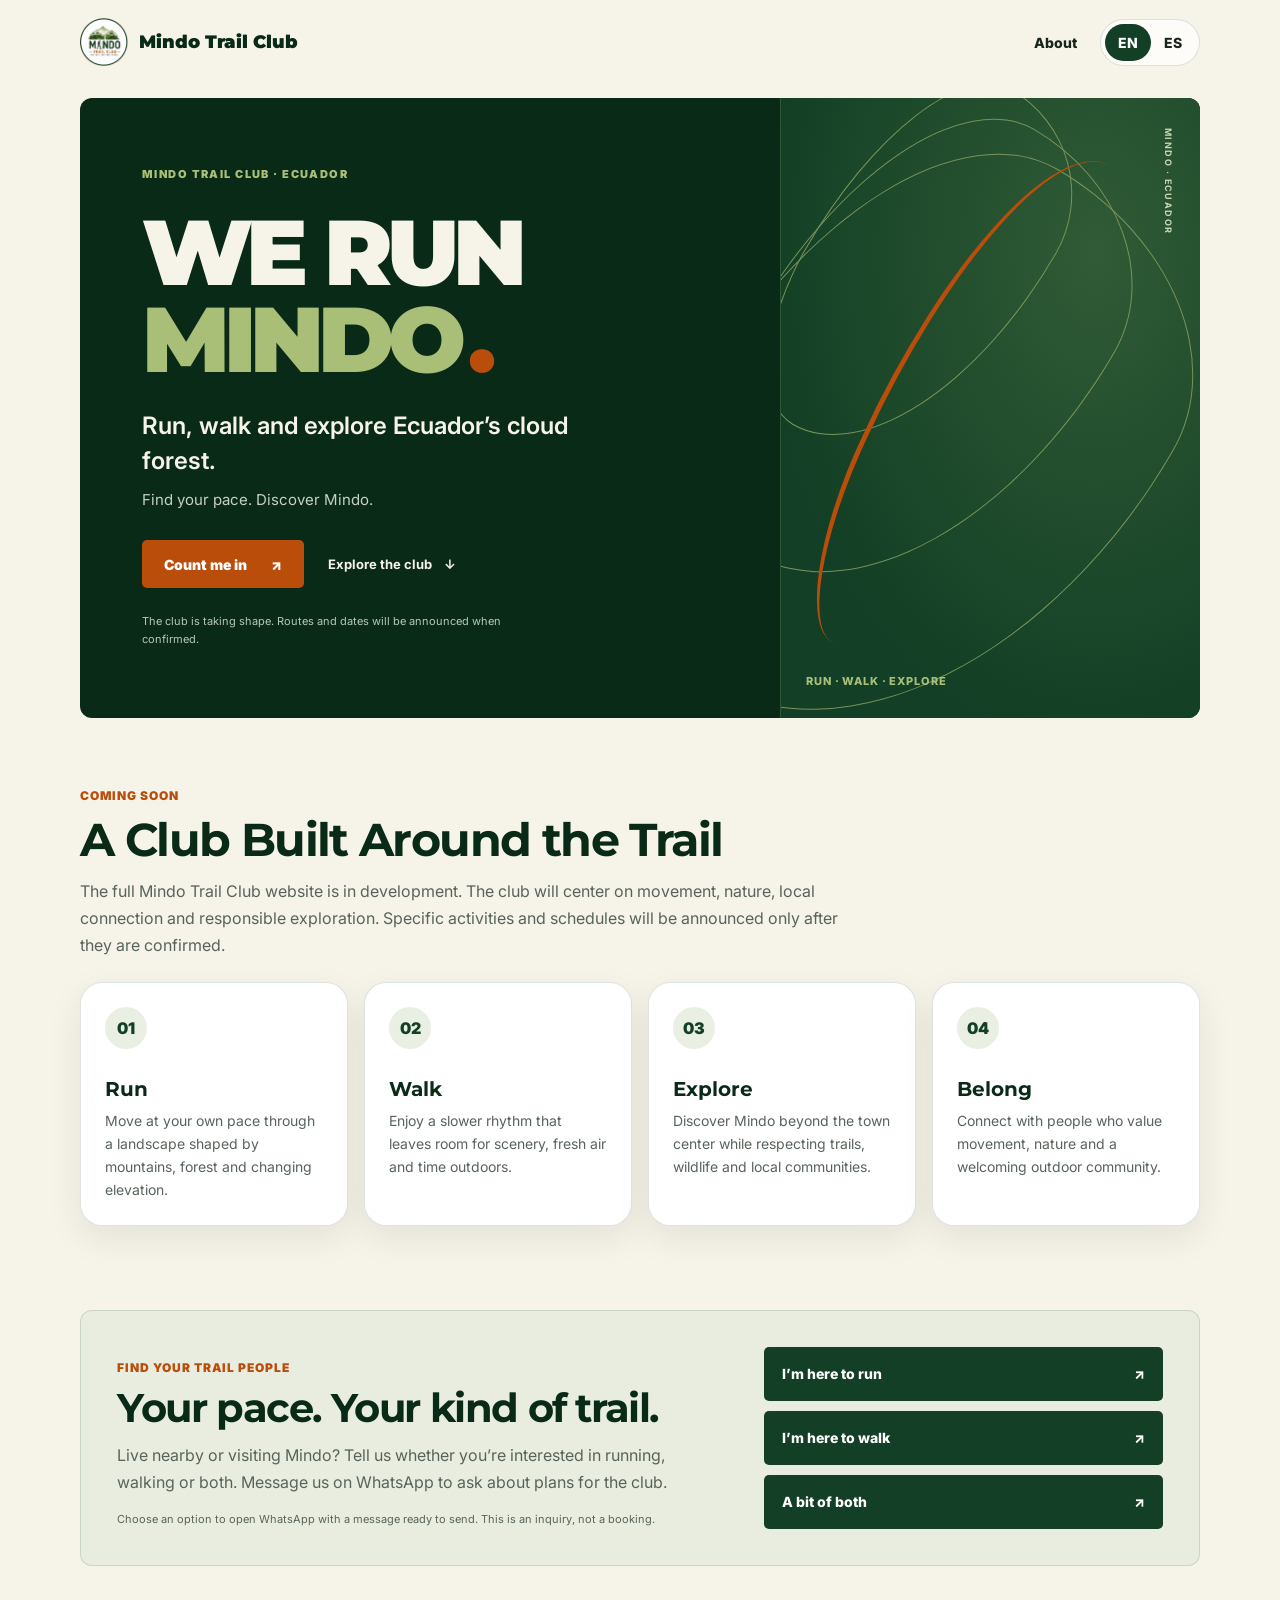
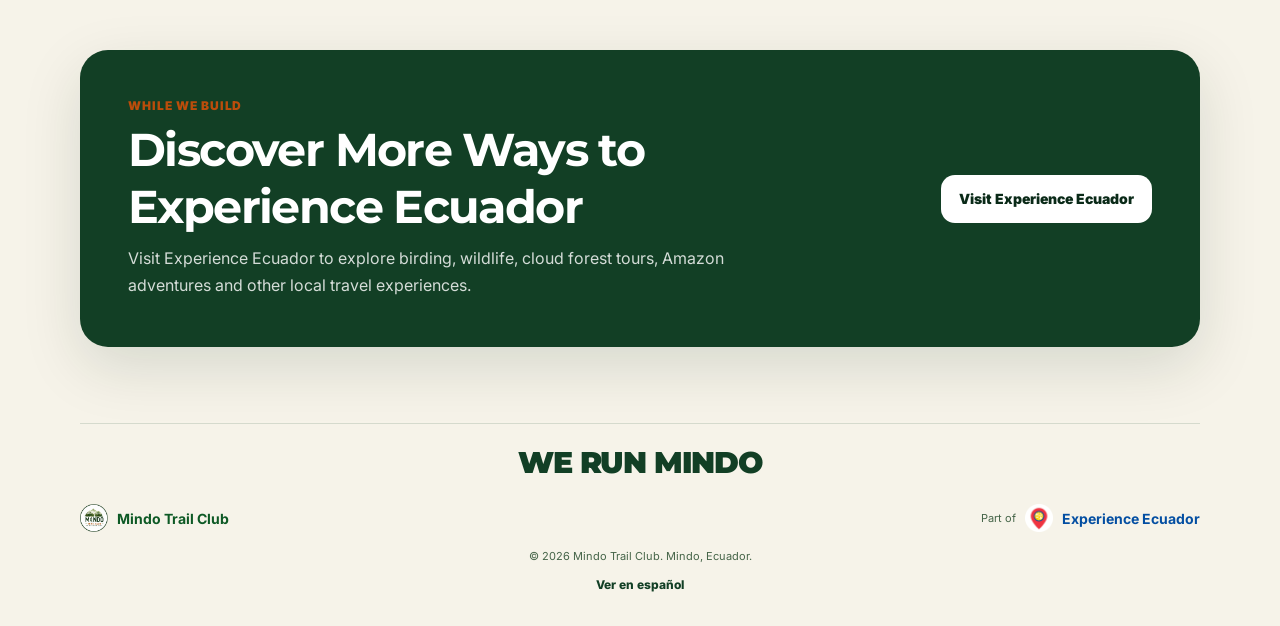
==== commit 5508adde: "Unify trail orange and improve slogan punctuation spacing" ====
--- a/index.html
+++ b/index.html
@@ -23,7 +23,7 @@
   <link rel="preconnect" href="https://fonts.googleapis.com" />
   <link rel="preconnect" href="https://fonts.gstatic.com" crossorigin />
   <link href="https://fonts.googleapis.com/css2?family=Inter:wght@400;600;700;800;900&amp;family=Montserrat:wght@700;800;900&amp;display=swap" rel="stylesheet" />
-  <link rel="stylesheet" href="/assets/css/site.css?v=20261106-2" />
+  <link rel="stylesheet" href="/assets/css/site.css?v=20261106-3" />
   <script type="application/ld+json">
   {"@context":"https://schema.org","@graph":[{"@type":"Organization","name":"Mindo Trail Club","url":"https://mindotrailclub.com/","logo":"https://mindotrailclub.com/assets/images/mindo-trail-club-logo.png"},{"@type":"WebSite","name":"Mindo Trail Club","url":"https://mindotrailclub.com/","inLanguage":["en","es"]},{"@type":"WebPage","name":"Mindo Trail Club | Run, Walk and Explore Mindo","url":"https://mindotrailclub.com/","description":"A growing outdoor community for running, walking and exploring the cloud forest trails of Mindo, Ecuador.","inLanguage":"en"}]}
   </script>
--- a/assets/css/site.css
+++ b/assets/css/site.css
@@ -109,7 +109,7 @@
 .eyebrow{margin:0 0 28px;padding:0;border:0;border-radius:0;background:none;color:var(--moss);font-size:11px;letter-spacing:.13em}
 h1{max-width:none;margin:0 0 26px;color:var(--cream);font-size:clamp(58px,7.2vw,102px);font-weight:900;line-height:.94;letter-spacing:-.065em}
 h1>span:not(.heroDot){color:var(--moss)}
-.heroDot{color:#ef8b50}
+.heroDot{display:inline-block;margin-left:.09em;color:var(--trail);letter-spacing:0}
 .heroLead{max-width:440px;color:var(--cream);font-size:clamp(19px,2.2vw,24px);font-weight:600;line-height:1.45}
 .heroPace{margin:10px 0 0;color:#c5d0c7;font-size:15px;line-height:1.6}
 .heroActions{align-items:center;gap:24px;margin-top:28px}
@@ -122,7 +122,7 @@
 .trailArt{position:relative;align-self:stretch;justify-self:stretch;min-height:100%;overflow:hidden;background:radial-gradient(ellipse at 75% 25%,#315b36,transparent 75%)}
 .trailContour{position:absolute;width:440px;height:620px;border:1px solid #78935a;border-radius:45% 55% 65% 35% / 60% 30% 70% 40%;transform:rotate(30deg)}
 .contourOne{left:-80px;top:40px}.contourTwo{left:-25px;top:5px;width:330px;height:510px}.contourThree{left:30px;top:-30px;width:220px;height:400px}
-.trailPath{position:absolute;width:170px;height:550px;left:25%;top:5%;border:5px solid #ef8b50;border-top:0;border-bottom:0;border-right:0;border-radius:70% 0 0 40%;transform:rotate(25deg)}
+.trailPath{position:absolute;width:170px;height:550px;left:25%;top:5%;border:5px solid var(--trail);border-top:0;border-bottom:0;border-right:0;border-radius:70% 0 0 40%;transform:rotate(25deg)}
 .trailCoordinates{position:absolute;top:30px;right:26px;color:#c5d7b3;font-size:9px;font-weight:700;letter-spacing:.16em;writing-mode:vertical-rl}
 .trailArtLabel{position:absolute;bottom:30px;left:25px;right:20px;color:var(--moss);font-size:11px;font-weight:800;letter-spacing:.08em;text-transform:uppercase}
 .interestPanel{display:grid;grid-template-columns:1.2fr .8fr;align-items:center;gap:48px;padding:36px;border:1px solid var(--line);border-radius:12px;background:#e8eddf}
